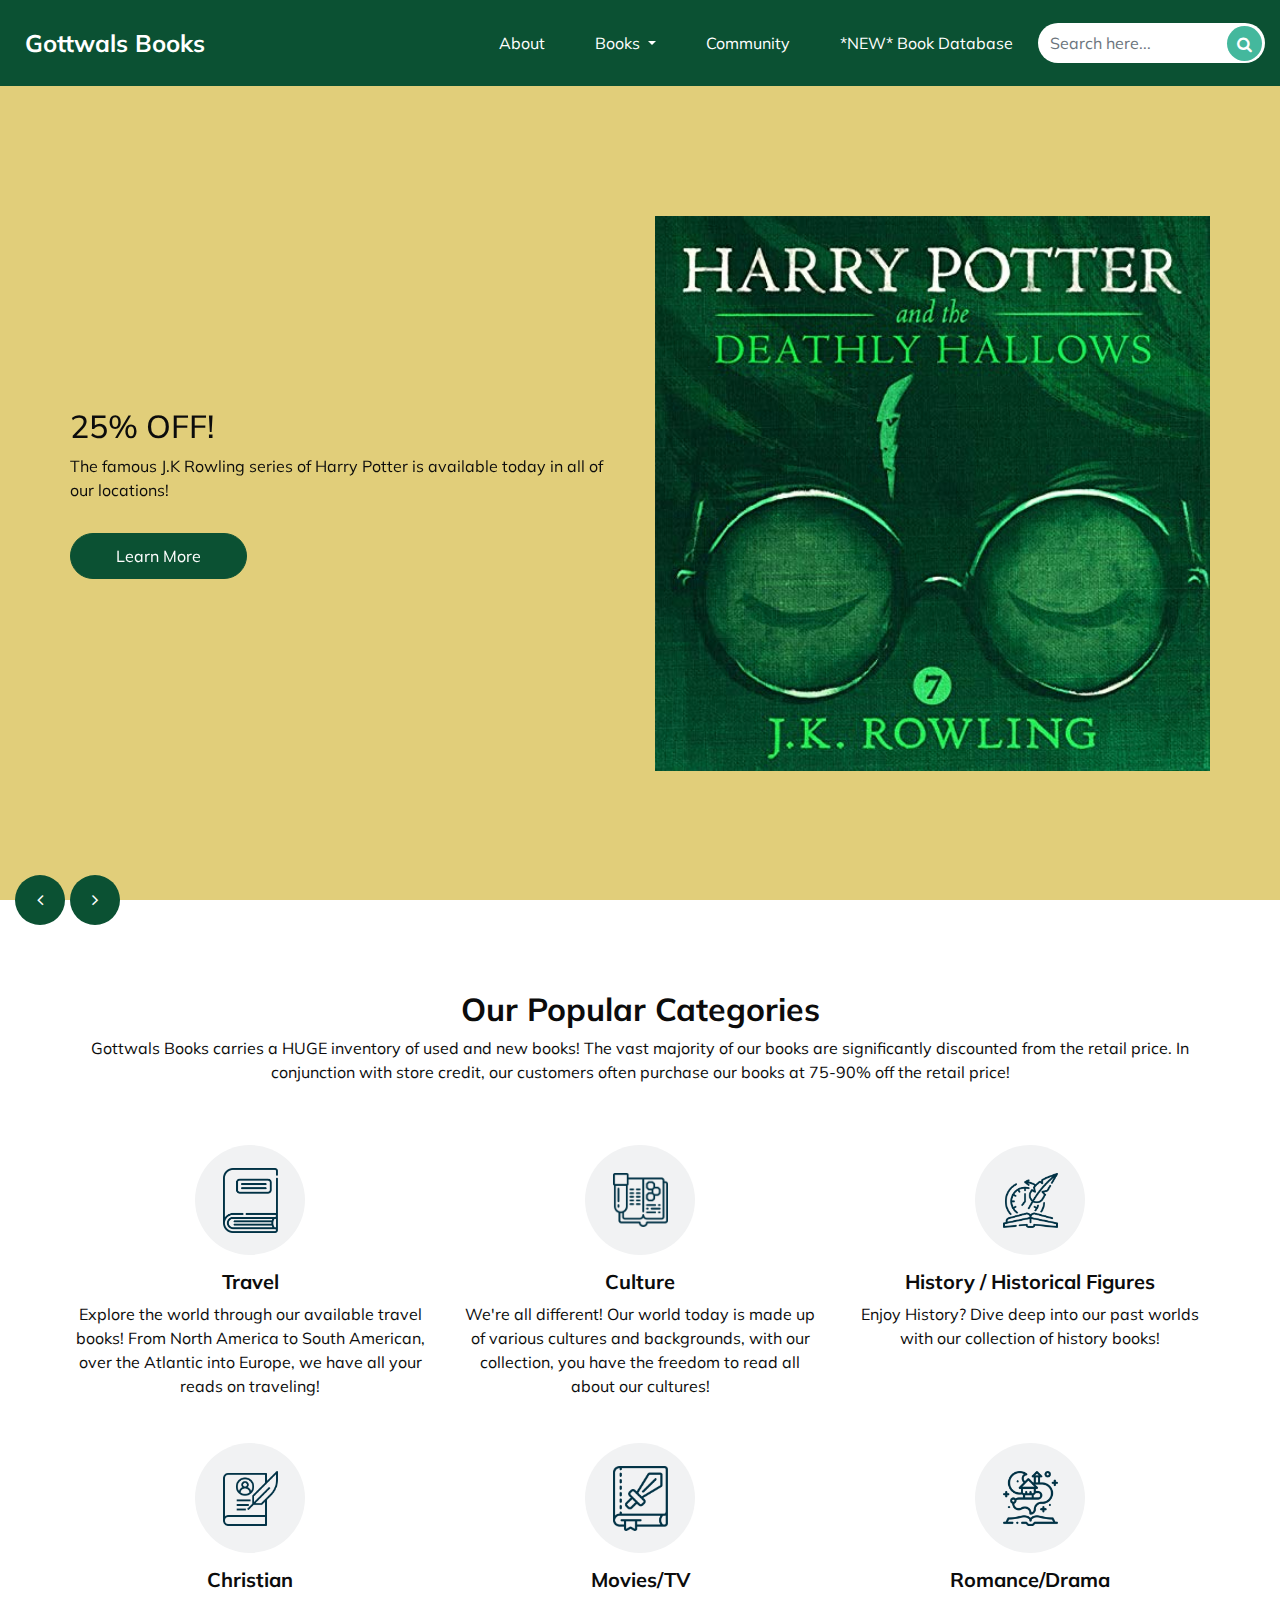
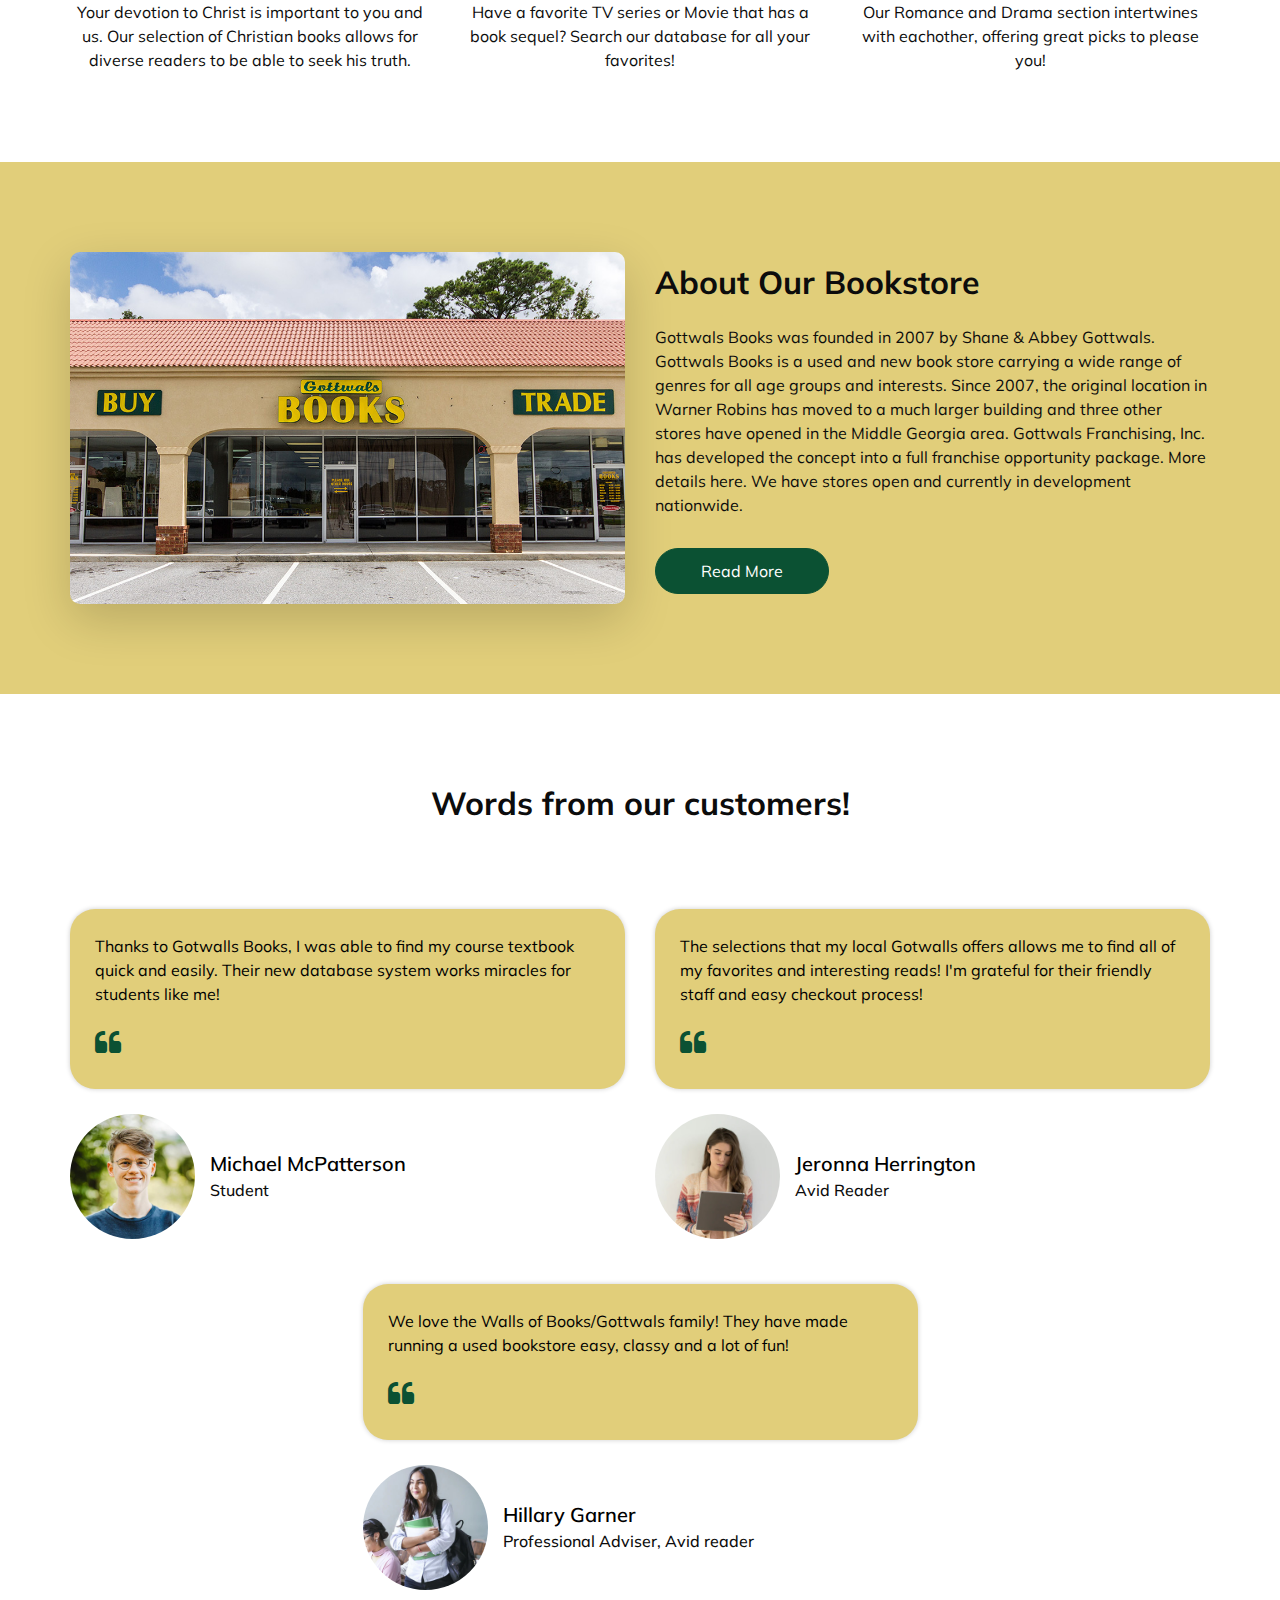
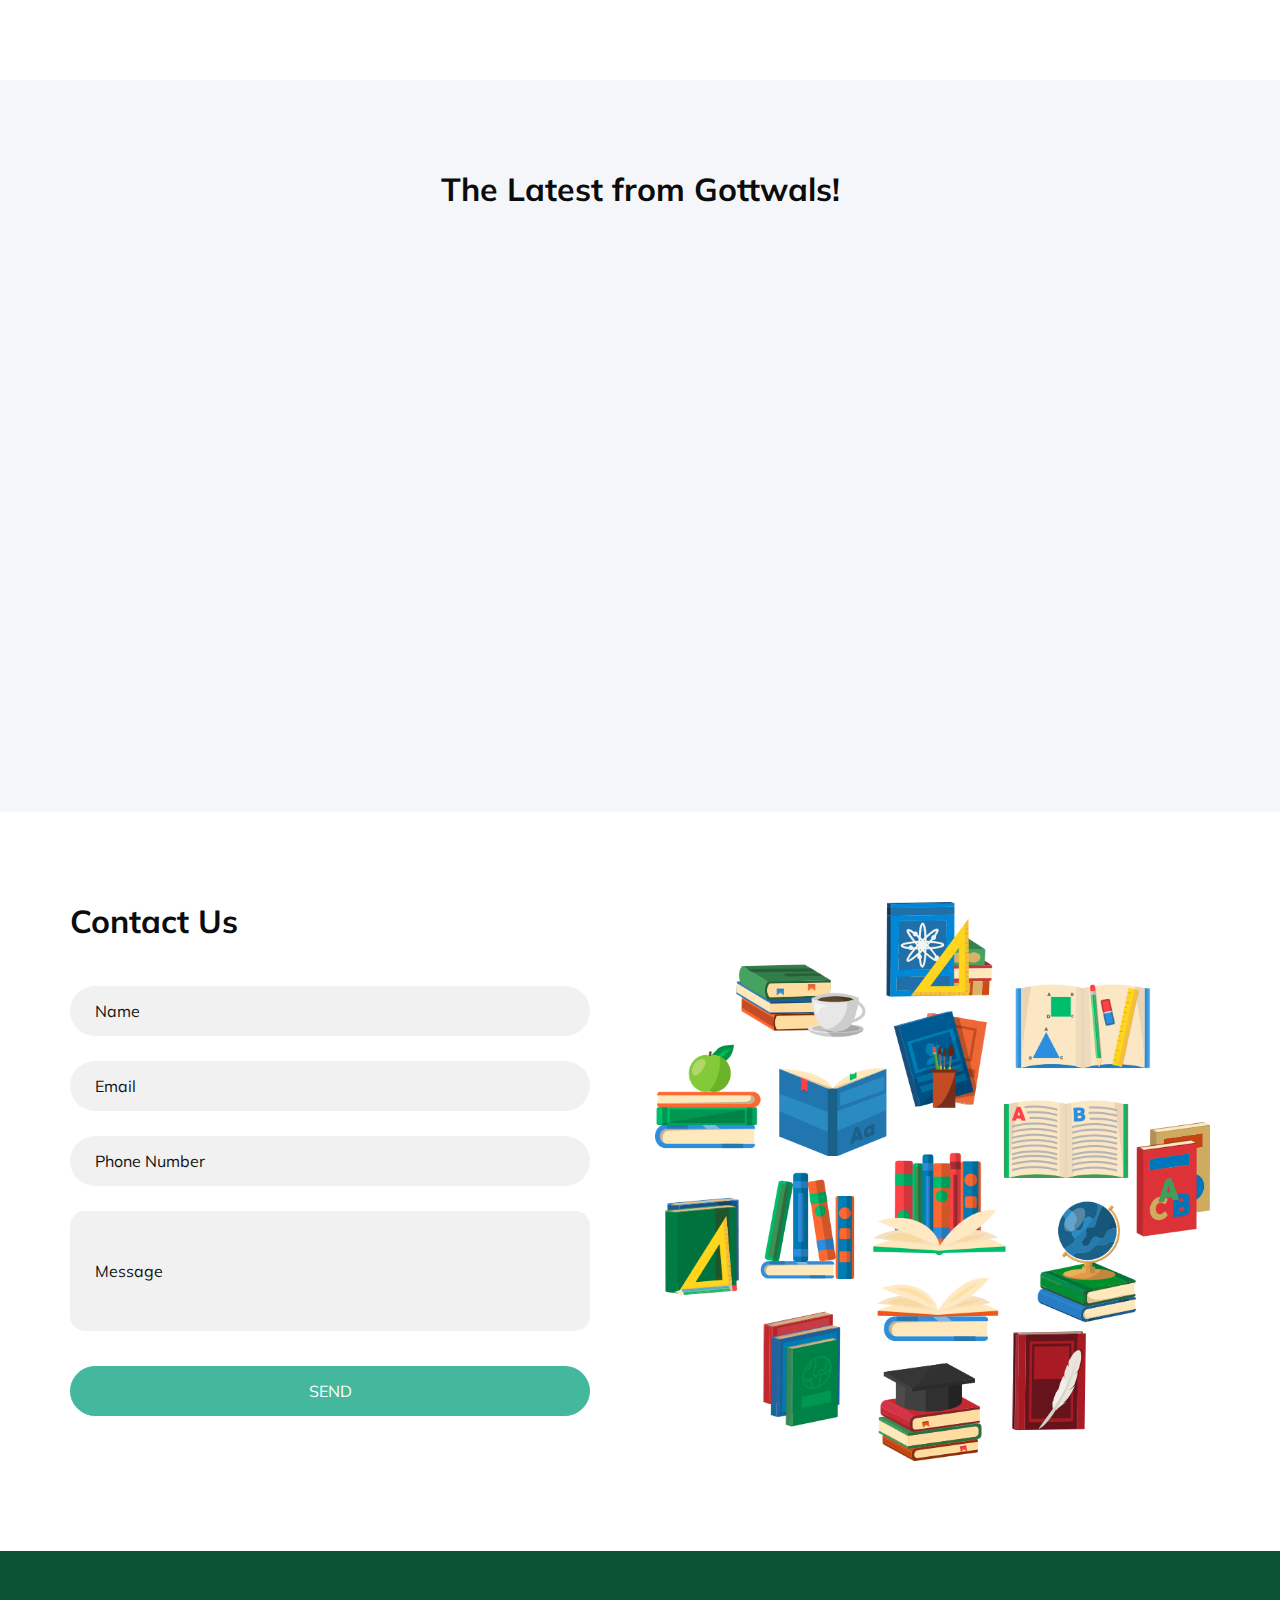
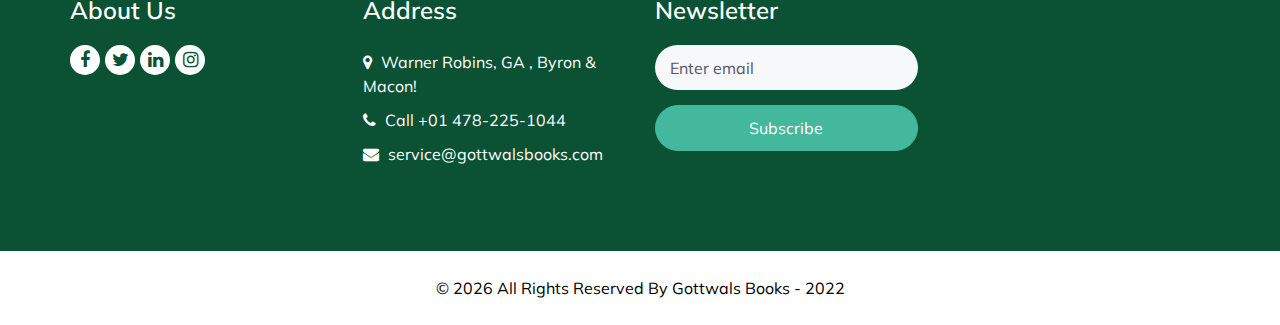
==== index.html @ a09fe773 "Add files via upload" ====
<!DOCTYPE html>
<html>

<head>
  <!-- Basic -->
  <meta charset="utf-8" />
  <meta http-equiv="X-UA-Compatible" content="IE=edge" />
  <!-- Mobile Metas -->
  <meta name="viewport" content="width=device-width, initial-scale=1, shrink-to-fit=no" />
  <!-- Site Metas -->
  <link rel="icon" href="images/favicon.png" type="image/gif" />
  <meta name="keywords" content="" />
  <meta name="description" content="" />
  <meta name="author" content="" />

  <title>Gottwals Books: Home</title>

  <!-- bootstrap core css -->
  <link rel="stylesheet" type="text/css" href="css/bootstrap.css" />
  <!-- font awesome style -->
  <link href="css/font-awesome.min.css" rel="stylesheet" />

  <!-- Custom styles for this template -->
  <link href="css/style.css" rel="stylesheet" />
  <!-- responsive style -->
  <link href="css/responsive.css" rel="stylesheet" />

</head>

<body>

  <div class="hero_area">
    <!-- header section strats -->
    <header class="header_section">
      <div class="container-fluid">
        <!-- Navigation bar -->
        <nav class="navbar navbar-expand-lg custom_nav-container ">
          <a class="navbar-brand" href="index.html">
            <span>
              <div class="zoom">
              Gottwals Books
              </div>  
            </span>
          </a>

          <button class="navbar-toggler" type="button" data-toggle="collapse" data-target="#navbarSupportedContent" aria-controls="navbarSupportedContent" aria-expanded="false" aria-label="Toggle navigation">
            <span class=""> </span>
          </button>
          <!-- Navigation bar -->
          <div class="collapse navbar-collapse" id="navbarSupportedContent">
            <ul class="navbar-nav">
              <li class="nav-item">
                <a class="nav-link" href="about.html"> About</a>
              </li>
              <li class="nav-item dropdown">
                <a class="nav-link dropdown-toggle" data-toggle="dropdown" href="#">Books
                <span class="caret"></span></a>
                  <ul class="dropdown-menu" aria-labelledby="dropdownMenuLink">
                    <li><a class="dropdown-item" href="#">Kids</a></li>
                    <li><a class="dropdown-item" href="https://libro.fm/gottwals" target="_blank">Audio Books</a></li>
                    <li><a class="dropdown-item" href="trade.html">Trade & Sell</a></li>
                  </ul>
              </li>
              <li class="nav-item">
                <a class="nav-link" href="community.html"> Community </a>
              </li>
              <li class="nav-item">
                <a class="nav-link" href="contact.html">*NEW* Book Database</a>
              </li>
            </ul>
            <from class="search_form">
              <input type="text" class="form-control" placeholder="Search here...">
              <button class="" type="submit">
                <i class="fa fa-search" aria-hidden="true"></i>
              </button>
            </from>
          </div>
        </nav>
        <!-- Navigation bar -->
      </div>
    </header>
    <!-- end header section -->
    <!-- slider section -->
    <section class="slider_section ">
      <div id="customCarousel1" class="carousel slide" data-ride="carousel">
        <div class="carousel-inner">
          <div class="carousel-item active">
            <div class="container ">
              <div class="row">
                <div class="col-md-6">
                  <div class="detail-box">
                    <h2>
                      25% OFF!  
                    </h2>
                    <p>
                      The famous J.K Rowling series of Harry Potter is available today in all of our locations!
                    </p>
                    <a href="">
                      Learn More
                    </a>
                  </div>
                </div>
                <div class="col-md-6">
                  <div class="img-box">
                    <img src="images/Deathly Hallows.jpg" alt="">
                  </div>
                </div>
              </div>
            </div>
          </div>
          <div class="carousel-item">
            <div class="container ">
              <div class="row">
                <div class="col-md-6">
                  <div class="detail-box">
                    <h2>
                      10% OFF + Store Credit!
                    </h2>
                    <p>
                      Feeling down? Depressed? Low Energy? Read into Unbreakable by Jay Glazer!
                    </p>
                    <a href="">
                      Learn More
                    </a>
                  </div>
                </div>
                <div class="col-md-6">
                  <div class="img-box">
                    <img src="images/Unbreakable.jpg" alt="">
                  </div>
                </div>
              </div>
            </div>
          </div>
          <div class="carousel-item">
            <div class="container ">
              <div class="row">
                <div class="col-md-6">
                  <div class="detail-box">
                    <h2>
                      Available Now!
                    </h2>
                    <p>
                      For all your financial needs,
                      Read Money: Master The Game! <br>
                      
                    </p>
                    <a href="">
                      Learn More
                    </a>
                  </div>
                </div>
                <div class="col-md-6">
                  <div class="img-box">
                    <img src="images/Money.png" alt="">
                  </div>
                </div>
              </div>
            </div>
          </div>
        </div>
        <div class="carousel_btn_box">
          <a class="carousel-control-prev" href="#customCarousel1" role="button" data-slide="prev">
            <i class="fa fa-angle-left" aria-hidden="true"></i>
            <span class="sr-only">Previous</span>
          </a>
          <a class="carousel-control-next" href="#customCarousel1" role="button" data-slide="next">
            <i class="fa fa-angle-right" aria-hidden="true"></i>
            <span class="sr-only">Next</span>
          </a>
        </div>
      </div>
    </section>
    <!-- end slider section -->
  </div>


  <!-- catagory section -->

  <section class="catagory_section layout_padding">
    <div class="catagory_container">
      <div class="container ">
        <div class="heading_container heading_center">
          <h2>
            Our Popular Categories
          </h2>
          <p>
            Gottwals Books carries a HUGE inventory of used and new books! The vast majority of our books are significantly discounted from the retail price. In conjunction with store credit, our customers often purchase our books at 75-90% off the retail price!
          </p>
        </div>
        <div class="row">
          <div class="col-sm-6 col-md-4 ">
            <div class="box">
              <div class="img-box">
                <img src="images/cat1.png" alt="">
              </div>
              <div class="detail-box">
                <h5>
                  Travel
                </h5>
                <p>
                 Explore the world through our available travel books! From North America to
                 South American, over the Atlantic into Europe, we have all your reads on traveling!                  
                </p>
              </div>
            </div>
          </div>
          <div class="col-sm-6 col-md-4 ">
            <div class="box ">
              <div class="img-box">
                <img src="images/cat2.png" alt="">
              </div>
              <div class="detail-box">
                <h5>
                  Culture
                </h5>
                <p>
                  We're all different!
                  Our world today is made up of various cultures and backgrounds,
                  with our collection, you have the freedom to read all about our cultures!
                </p>
              </div>
            </div>
          </div>
          <div class="col-sm-6 col-md-4 ">
            <div class="box ">
              <div class="img-box">
                <img src="images/cat3.png" alt="">
              </div>
              <div class="detail-box">
                <h5>
                  History / Historical Figures
                </h5>
                <p>
                  Enjoy History? Dive deep into our past worlds 
                  with our collection of history books!
                </p>
              </div>
            </div>
          </div>
          <div class="col-sm-6 col-md-4 ">
            <div class="box ">
              <div class="img-box">
                <img src="images/cat4.png" alt="">
              </div>
              <div class="detail-box">
                <h5>
                  Christian
                </h5>
                <p>
                  Your devotion to Christ is important to you and us.
                  Our selection of Christian books allows for diverse readers 
                  to be able to seek his truth.
                </p>
              </div>
            </div>
          </div>
          <div class="col-sm-6 col-md-4 ">
            <div class="box ">
              <div class="img-box">
                <img src="images/cat5.png" alt="">
              </div>
              <div class="detail-box">
                <h5>
                  Movies/TV
                </h5>
                <p>
                   Have a favorite TV series or Movie that has a book sequel?
                   Search our database for all your favorites!

                </p>
              </div>
            </div>
          </div>
          <div class="col-sm-6 col-md-4 ">
            <div class="box ">
              <div class="img-box">
                <img src="images/cat6.png" alt="">
              </div>
              <div class="detail-box">
                <h5>
                  Romance/Drama
                </h5>
                <p>
                 Our Romance and Drama section intertwines with eachother,
                 offering great picks to please you!

                </p>
              </div>
            </div>
          </div>
        </div>
      </div>
    </div>
  </section>

  <!-- end catagory section -->

  <!-- about section -->

  <section class="about_section layout_padding">
    <div class="container ">
      <div class="row">
        <div class="col-md-6">
          <div class="img-box">
            <img src="images/Storefront.jpg" class="card-img shadow-lg" alt="">
          </div>
        </div>
        <div class="col-md-6">
          <div class="detail-box">
            <div class="heading_container">
              <h2>
                About Our Bookstore
              </h2>
            </div>
            <p>
              Gottwals Books was founded in 2007 by Shane & Abbey Gottwals. Gottwals Books is a used and new book store carrying a wide range of genres for all age groups and interests. Since 2007, the original location in Warner Robins has moved to a much larger building and three other stores have opened in the Middle Georgia area. Gottwals Franchising, Inc. has developed the concept into a full franchise opportunity package. More details here. We have stores open and currently in development nationwide.
            </p>
            <a href="about.html">
              Read More
            </a>
          </div>
        </div>
      </div>
    </div>
  </section>

  <!-- end about section -->

  <!-- client section -->

  <section class="client_section layout_padding">
    <div class="container ">
      <div class="heading_container heading_center">
        <h2>
          Words from our customers!
        </h2>
        <hr>
      </div>
      <div class="row">
        <div class="col-md-6 mx-auto">
          <div class="client_container ">
            <div class="detail-box">
              <p>
                Thanks to Gotwalls Books, I was able to find my course textbook quick and easily. Their new database system works miracles for students like me!
              </p>
              <span>
                <i class="fa fa-quote-left" aria-hidden="true"></i>
              </span>
            </div>
            <div class="client_id">
              <div class="img-box">
                <img src="images/c1.jpg" alt="">
              </div>
              <div class="client_name">
                <h5>
                  Michael McPatterson
                </h5>
                <h6>
                  Student
                </h6>
              </div>
            </div>
          </div>
        </div>
        <div class="col-md-6 mx-auto">
          <div class="client_container ">
            <div class="detail-box">
              <p>
                The selections that my local Gotwalls offers allows me to find all of my favorites and interesting reads! I'm grateful for their friendly staff and easy checkout process!
              </p>
              <span>
                <i class="fa fa-quote-left" aria-hidden="true"></i>
              </span>
            </div>
            <div class="client_id">
              <div class="img-box">
                <img src="images/c2.jpg" alt="">
              </div>
              <div class="client_name">
                <h5>
                  Jeronna Herrington
                </h5>
                <h6>
                  Avid Reader
                </h6>
              </div>
            </div>
          </div>
        </div>
        <div class="col-lg-6 mx-auto">
          <div class="client_container ">
            <div class="detail-box">
              <p>
                We love the Walls of Books/Gottwals family! They have made running a used bookstore easy, classy and a lot of fun!
              </p>
              <span>
                <i class="fa fa-quote-left" aria-hidden="true"></i>
              </span>
            </div>
            <div class="client_id">
              <div class="img-box">
                <img src="images/c3.jpg" alt="">
              </div>
              <div class="client_name">
                <h5>
                  Hillary Garner
                </h5>
                <h6>
                  Professional Adviser, Avid reader
                </h6>
              </div>
            </div>
          </div>
        </div>
      </div>
    </div>
  </section>

  <!-- end client section -->

  <!-- blog section -->

  <section class="blog_section layout_padding">
    <div class="container">
      <div class="heading_container heading_center">
        <h2>
          The Latest from Gottwals!
        </h2>
      </div>
        </div>
        <center><iframe src="https://www.facebook.com/plugins/page.php?href=https%3A%2F%2Fwww.facebook.com%2Fgottwalsbooks%2F&tabs=timeline&width=500&height=500&small_header=false&adapt_container_width=true&hide_cover=false&show_facepile=true&appId" style="border:none;overflow:hidden" scrolling="no" frameborder="0" allowfullscreen="true" allow="autoplay; clipboard-write; encrypted-media; picture-in-picture; web-share"></iframe></center>
  </section>

  <!-- end blog section -->

  <!-- contact section -->

  <section class="contact_section layout_padding">
    <div class="container">
      <div class="row">
        <div class="col-md-6 ">
          <div class="heading_container ">
            <h2 class="">
              Contact Us
            </h2>
          </div>
          <form action="#">
            <div>
              <input type="text" placeholder="Name" />
            </div>
            <div>
              <input type="email" placeholder="Email" />
            </div>
            <div>
              <input type="text" placeholder="Phone Number" />
            </div>
            <div>
              <input type="text" class="message-box" placeholder="Message" />
            </div>
            <div class="btn-box">
              <button>
                SEND
              </button>
            </div>
          </form>
        </div>
        <div class="col-md-6">
          <div class="img-box">
            <img src="images/contact-img.png" alt="">
          </div>
        </div>
      </div>
    </div>
  </section>

  <!-- end contact section -->

  <!-- info section -->

  <section class="info_section layout_padding2">
    <div class="container">
      <div class="row">
        <div class="col-md-6 col-lg-3 info-col">
          <div class="info_detail">
            <h4>
              About Us
            </h4>
            <p>
              
            </p>
            <div class="info_social">
              <a href="https://www.facebook.com/gottwalsbooks/">
                <i class="fa fa-facebook" aria-hidden="true"></i>
              </a>
              <a href="https://twitter.com/GottBooks">
                <i class="fa fa-twitter" aria-hidden="true"></i>
              </a>
              <a href="">
                <i class="fa fa-linkedin" aria-hidden="true"></i>
              </a>
              <a href="https://www.instagram.com/gottwalsbooks/?hl=en">
                <i class="fa fa-instagram" aria-hidden="true"></i>
              </a>
            </div>
          </div>
        </div>
        <div class="col-md-6 col-lg-3 info-col">
          <div class="info_contact">
            <h4>
              Address
            </h4>
            <div class="contact_link_box">
              <a href="https://www.google.com/maps/search/Gottwals+Books/@32.5690185,-83.7495053,11.52z">
                <i class="fa fa-map-marker" aria-hidden="true"></i>
                <span>
                  Warner Robins, GA , Byron & Macon!
                </span>
              </a>
              <a href="">
                <i class="fa fa-phone" aria-hidden="true"></i>
                <span>
                  Call +01 478-225-1044
                </span>
              </a>
              <a href="">
                <i class="fa fa-envelope" aria-hidden="true"></i>
                <span>
                  
                service@gottwalsbooks.com
                </span>
              </a>
            </div>
          </div>
        </div>
        <div class="col-md-6 col-lg-3 info-col">
          <div class="info_contact">
            <h4>
              Newsletter
            </h4>
            <form action="#">
              <input type="text" placeholder="Enter email" />
              <button type="submit">
                Subscribe
              </button>
            </form>
          </div>
        </div>
        <div class="col-md-6 col-lg-3 info-col">
          <div class="map_container">
            <div class="map">
              <div id="googleMap"></div>
            </div>
            <iframe src="https://www.google.com/maps/embed?pb=!1m16!1m12!1m3!1d149980.81291749844!2d-83.74950534823444!3d32.56901847072669!2m3!1f0!2f0!3f0!3m2!1i1024!2i768!4f13.1!2m1!1sGottwals%20Books!5e0!3m2!1sen!2sus!4v1646166553214!5m2!1sen!2sus" width="600" height="450" style="border:0;" allowfullscreen="" loading="lazy"></iframe>
          </div>
        </div>
      </div>
    </div>
  </section>

  <!-- end info section -->

  <!-- footer section -->
  <footer class="footer_section">
    <div class="container">
      <p>
        &copy; <span id="displayYear"></span> All Rights Reserved By
        <a href="https://html.design/">Gottwals Books - 2022</a>
      </p>
    </div>
  </footer>
  <!-- footer section -->

  <!-- jQery -->
  <script src="js/jquery-3.4.1.min.js"></script>
  <!-- bootstrap js -->
  <script src="js/bootstrap.js"></script>
  <!-- custom js -->
  <script src="js/custom.js"></script>
  <!-- Google Map -->
  <!-- End Google Map -->

</body>

</html>
---- css/style.css ----
@import url("https://fonts.googleapis.com/css2?family=Mulish:wght@400;500;600;700&display=swap");
body {
  font-family: 'Mulish', sans-serif;
  color: #0c0c0c;
  background-color: #ffffff;
  overflow-x: hidden;
}
.layout_padding {
  padding: 90px 0;
}

.layout_padding2 {
  padding: 75px 0;
}

.layout_padding2-top {
  padding-top: 75px;
}

.layout_padding2-bottom {
  padding-bottom: 75px;
}

.layout_padding-top {
  padding-top: 90px;
}

.layout_padding-bottom {
  padding-bottom: 90px;
}

.heading_container {
  display: -webkit-box;
  display: -ms-flexbox;
  display: flex;
  -webkit-box-orient: vertical;
  -webkit-box-direction: normal;
      -ms-flex-direction: column;
          flex-direction: column;
  -webkit-box-align: start;
      -ms-flex-align: start;
          align-items: flex-start;
}

.heading_container h2 {
  position: relative;
  font-weight: bold;
}

.heading_container h2 span {
  color: #44b89d;
}

.heading_container.heading_center {
  -webkit-box-align: center;
      -ms-flex-align: center;
          align-items: center;
  text-align: center;
}

a,
a:hover,
a:focus {
  text-decoration: none;
}

a:hover,
a:focus {
  color: initial;
}

.btn,
.btn:focus {
  outline: none !important;
  -webkit-box-shadow: none;
          box-shadow: none;
}

/*header section*/

.zoom {
  padding: 10px;
  transition: transform .3s; /* Animation */
  margin: 0 auto;
}

.zoom:hover {
  transform: scale(0.9); /* (150% zoom - Note: if the zoom is too large, it will go outside of the viewport) */
  color: #e1ce7a;
}

.hero_area {
  position: relative;
  min-height: 100vh;
  display: -webkit-box;
  display: -ms-flexbox;
  display: flex;
  -webkit-box-orient: vertical;
  -webkit-box-direction: normal;
      -ms-flex-direction: column;
          flex-direction: column;
}

.sub_page .hero_area {
  min-height: auto;
}

.header_section {
  background-color: #0B5133;
  padding: 15px 0;
}

.top_nav_container {
  display: -webkit-box;
  display: -ms-flexbox;
  display: flex;
  -webkit-box-pack: justify;
      -ms-flex-pack: justify;
          justify-content: space-between;
  -webkit-box-align: center;
      -ms-flex-align: center;
          align-items: center;
}

.search_form {
  display: -webkit-box;
  display: -ms-flexbox;
  display: flex;
  margin: 0;
  position: relative;
}

.search_form .form-control {
  border-radius: 45px;
  height: 40px;
  min-width: unset;
  border: none;
}

.search_form button {
  position: absolute;
  top: 3px;
  right: 3px;
  width: 35px;
  height: 35px;
  padding: 0;
  border: none;
  outline: none;
  color: #ffffff;
  background-color: #44b89d;
  border-radius: 100%;
}

.navbar-brand {
  padding: 0;
  margin: 0;
  color: #000000;
  font-size: 24px;
  font-weight: bold;
}

.navbar-brand span {
  color: #ffffff;
}

.custom_nav-container {
  padding: 0;
}

.custom_nav-container .navbar-nav {
  margin-left: auto;
}

.custom_nav-container .navbar-nav .nav-item .nav-link {
  padding: 10px 25px;
  color: #ffffff;
  text-align: center;
}

.custom_nav-container .navbar-nav .nav-item .nav-link:hover{
  color: #e1ce7a;
  background-color:  #0B5133;
}

.custom_nav-container .navbar-toggler {
  outline: none;
}

.custom_nav-container .navbar-toggler {
  padding: 0;
  width: 37px;
  height: 42px;
  -webkit-transition: all 0.3s;
  transition: all 0.3s;
}

.custom_nav-container .navbar-toggler span {
  display: block;
  width: 35px;
  height: 4px;
  background-color: #ffffff;
  margin: 7px 0;
  -webkit-transition: all 0.3s;
  transition: all 0.3s;
  position: relative;
  border-radius: 5px;
  transition: all 0.3s;
}

.custom_nav-container .navbar-toggler span::before, .custom_nav-container .navbar-toggler span::after {
  content: "";
  position: absolute;
  left: 0;
  height: 100%;
  width: 100%;
  background-color: #ffffff;
  top: -10px;
  border-radius: 5px;
  -webkit-transition: all 0.3s;
  transition: all 0.3s;
}

.custom_nav-container .navbar-toggler span::after {
  top: 10px;
}

.custom_nav-container .navbar-toggler[aria-expanded="true"] {
  -webkit-transform: rotate(360deg);
          transform: rotate(360deg);
}

.custom_nav-container .navbar-toggler[aria-expanded="true"] span {
  -webkit-transform: rotate(45deg);
          transform: rotate(45deg);
}

.custom_nav-container .navbar-toggler[aria-expanded="true"] span::before, .custom_nav-container .navbar-toggler[aria-expanded="true"] span::after {
  -webkit-transform: rotate(90deg);
          transform: rotate(90deg);
  top: 0;
}

/*end header section*/
/* slider section */
.slider_section {
  -webkit-box-flex: 1;
      -ms-flex: 1;
          flex: 1;
  display: -webkit-box;
  display: -ms-flexbox;
  display: flex;
  -webkit-box-align: center;
      -ms-flex-align: center;
          align-items: center;
  padding: 75px 0;
  background-color: #e1ce7a;
  position: relative;
}

.slider_section .row {
  -webkit-box-align: center;
      -ms-flex-align: center;
          align-items: center;
}

.slider_section #customCarousel1 {
  width: 100%;
  position: unset;
}

.slider_section .detail-box h5 {
  color: #0B5133;
}

.slider_section .detail-box h1 {
  font-weight: bold;
  margin-bottom: 25px;
  line-height: 58px;
  font-size: 3rem;
}

.slider_section .detail-box a {
  display: inline-block;
  padding: 10px 45px;
  background-color: #0B5133;
  color: #ffffff;
  border-radius: 45px;
  border: 1px solid #0B5133;
  -webkit-transition: all 0.3s;
  transition: all 0.3s;
  margin-top: 15px;
}

.slider_section .detail-box a:hover {
  background-color: transparent;
  color: #0B5133;
}

.slider_section .img-box img {
  width: 100%;
}

.slider_section .carousel_btn_box {
  position: absolute;
  bottom: 0;
  left: 15px;
  display: -webkit-box;
  display: -ms-flexbox;
  display: flex;
  -webkit-box-pack: justify;
      -ms-flex-pack: justify;
          justify-content: space-between;
  width: 105px;
  height: 50px;
  -webkit-transform: translateY(50%);
          transform: translateY(50%);
  z-index: 3;
}

.slider_section .carousel_btn_box .carousel-control-prev,
.slider_section .carousel_btn_box .carousel-control-next {
  position: unset;
  width: 50px;
  height: 50px;
  background-color: #0B5133;
  opacity: 1;
  -webkit-transition: all 0.2s;
  transition: all 0.2s;
  font-size: 18px;
  border-radius: 100%;
}

.slider_section .carousel_btn_box .carousel-control-prev img,
.slider_section .carousel_btn_box .carousel-control-next img {
  width: 10px;
}

.slider_section .carousel_btn_box .carousel-control-prev:hover,
.slider_section .carousel_btn_box .carousel-control-next:hover {
  background-color: #3B6A49;
}


.catagory_section {
  position: relative;
}

.catagory_section .box {
  display: -webkit-box;
  display: -ms-flexbox;
  display: flex;
  -webkit-box-orient: vertical;
  -webkit-box-direction: normal;
      -ms-flex-direction: column;
          flex-direction: column;
  -webkit-box-align: center;
      -ms-flex-align: center;
          align-items: center;
  text-align: center;
  margin-top: 45px;
  background-color: #ffffff;
  -webkit-transition: all .2s;
  transition: all .2s;
}

.catagory_section .box .img-box {
  width: 110px;
  min-width: 110px;
  height: 110px;
  margin-bottom: 15px;
  position: relative;
  display: -webkit-box;
  display: -ms-flexbox;
  display: flex;
  -webkit-box-pack: center;
      -ms-flex-pack: center;
          justify-content: center;
  -webkit-box-align: center;
      -ms-flex-align: center;
          align-items: center;
  background: #f1f2f3;
  border-radius: 100%;
  transition: 0.3s;
}

.catagory_section .box .img-box:hover {
  background-color: #e1ce7a;
  transition: 0.3s;
}

.catagory_section .box .img-box img {
  width: 55px;
  color: #ffffff;
  
  
}

.catagory_section .box .detail-box h5 {
  font-weight: bold;
}

.catagory_section .box .detail-box p {
  margin: 0;
}

.catagory_section .box .detail-box a {
  color: #44b89d;
}

.catagory_section .box .detail-box a:hover {
  color: #44b89d;
}

.catagory_section .box:hover {
  border-color: #44b89d;
}

.catagory_section .btn-box {
  display: -webkit-box;
  display: -ms-flexbox;
  display: flex;
  -webkit-box-pack: center;
      -ms-flex-pack: center;
          justify-content: center;
  margin-top: 45px;
}

.catagory_section .btn-box a {
  display: inline-block;
  padding: 10px 45px;
  background-color: #44b89d;
  color: #ffffff;
  border-radius: 5px;
  border: 1px solid #44b89d;
  -webkit-transition: all 0.3s;
  transition: all 0.3s;
}

.catagory_section .btn-box a:hover {
  background-color: transparent;
  color: #44b89d;
}

.about_section {
  position: relative;
  background-color: #e1ce7a;
}

.about_section .row {
  -webkit-box-align: center;
      -ms-flex-align: center;
          align-items: center;
}

.about_section .img-box img {
  width: 100%;
}

.about_section .detail-box p {
  margin-top: 15px;
}

.about_section .detail-box a {
  display: inline-block;
  padding: 10px 45px;
  background-color: #0B5133;
  color: #ffffff;
  border-radius: 45px;
  border: 1px solid #0B5133;
  -webkit-transition: all 0.3s;
  transition: all 0.3s;
  margin-top: 15px;
}

.about_section .detail-box a:hover {
  background-color: transparent;
  color: #0B5133;
}

.client_section .client_container {
  display: -webkit-box;
  display: -ms-flexbox;
  display: flex;
  -webkit-box-orient: vertical;
  -webkit-box-direction: normal;
      -ms-flex-direction: column;
          flex-direction: column;
  margin: auto;
  margin-top: 45px;
}

.client_section .client_container .client_id {
  display: -webkit-box;
  display: -ms-flexbox;
  display: flex;
  -webkit-box-align: center;
      -ms-flex-align: center;
          align-items: center;
}

.client_section .client_container .client_id h5 {
  color: #000000;
  font-weight: 600;
  margin-bottom: 5px;
}

.client_section .client_container .client_id h6 {
  margin-bottom: 0;
}

.client_section .client_container .img-box {
  width: 125px;
  margin-right: 15px;
}

.client_section .client_container .img-box img {
  width: 100%;
  border-radius: 100%;
}

.client_section .client_container .detail-box {
  -webkit-box-shadow: 0 0 5px 0 rgba(0, 0, 0, 0.2);
          box-shadow: 0 0 5px 0 rgba(0, 0, 0, 0.2);
  padding: 25px;
  margin-bottom: 25px;
  border-radius: 25px;
  background: #e1ce7a;
  color: #000000;
}

.client_section .client_container .detail-box span {
  margin-top: 25px;
  color: #0B5133;
  font-size: 28px;
}

.blog_section {
  background-color: #f5f6f9;
}

iframe{
width:500px;
height: 500px;
margin-left: auto;
margin-right:auto;

}

.blog_section .box {
  margin-top: 55px;
  position: center;
  -webkit-box-shadow: 0 0 5px 0 rgba(0, 0, 0, 0.15);
          box-shadow: 0 0 5px 0 rgba(0, 0, 0, 0.15);
}

.blog_section .box .img-box {
  position: center;
}

.blog_section .box .img-box .blog_date {
  position: absolute;
  left: 25px;
  bottom: 0;
  padding: 10px 25px;
  font-size: 18px;
  background-color: #063547;
  margin: 0;
  display: -webkit-box;
  display: -ms-flexbox;
  display: flex;
  -webkit-box-pack: center;
      -ms-flex-pack: center;
          justify-content: center;
  -webkit-box-align: center;
      -ms-flex-align: center;
          align-items: center;
  text-align: center;
  border: 3px solid #ffffff;
  color: #ffffff;
  border-radius: 45px;
  -webkit-transform: translateY(50%);
          transform: translateY(50%);
}

.blog_section .box .img-box img {
  width: 100%;
}

.blog_section .box .detail-box {
  padding: 45px 25px 25px 25px;
  background: #ffffff;
}

.blog_section .box .detail-box h5 {
  font-weight: bold;
}

.blog_section .box .detail-box p {
  font-size: 15px;
}

.blog_section .box .detail-box a {
  color: #44b89d;
}

.contact_section h2 {
  margin-bottom: 45px;
}

.contact_section form {
  padding-right: 35px;
}

.contact_section input {
  width: 100%;
  border: 0;
  height: 50px;
  border-radius: 25px;
  margin-bottom: 25px;
  padding-left: 25px;
  outline: none;
  color: #101010;
  background: #f1f1f1;
}

.contact_section input::-webkit-input-placeholder {
  color: #131313;
}

.contact_section input:-ms-input-placeholder {
  color: #131313;
}

.contact_section input::-ms-input-placeholder {
  color: #131313;
}

.contact_section input::placeholder {
  color: #131313;
}

.contact_section input.message-box {
  height: 120px;
  border-radius: 15px;
}

.contact_section .btn-box {
  display: -webkit-box;
  display: -ms-flexbox;
  display: flex;
  margin-top: 10px;
}

.contact_section button {
  display: inline-block;
  padding: 12px 45px;
  background-color: #44b89d;
  color: #ffffff;
  border-radius: 45px;
  border: 1px solid #44b89d;
  -webkit-transition: all 0.3s;
  transition: all 0.3s;
  width: 100%;
}

.contact_section button:hover {
  background-color: transparent;
  color: #44b89d;
}

.contact_section .img-box img {
  width: 100%;
}

.info_section {
  background-color: #0B5133;
  color: #ffffff;
  padding: 45px 0 15px 0;
}

.info_section h4 {
  font-weight: 600;
  margin-bottom: 20px;
}

.info_section .info-col {
  margin-bottom: 30px;
}

.info_section .info_contact .contact_link_box {
  display: -webkit-box;
  display: -ms-flexbox;
  display: flex;
  -webkit-box-orient: vertical;
  -webkit-box-direction: normal;
      -ms-flex-direction: column;
          flex-direction: column;
}

.info_section .info_contact .contact_link_box a {
  margin: 5px 0;
  color: #ffffff;
}

.info_section .info_contact .contact_link_box a i {
  margin-right: 5px;
}

.info_section .info_contact .contact_link_box a:hover {
  color: #44b89d;
}

.info_section .info_social {
  display: -webkit-box;
  display: -ms-flexbox;
  display: flex;
  margin-top: 20px;
  margin-bottom: 10px;
}

.info_section .info_social a {
  display: -webkit-box;
  display: -ms-flexbox;
  display: flex;
  -webkit-box-pack: center;
      -ms-flex-pack: center;
          justify-content: center;
  -webkit-box-align: center;
      -ms-flex-align: center;
          align-items: center;
  color: #0B5133;
  width: 30px;
  height: 30px;
  border-radius: 100%;
  background-color: #ffffff;
  border-radius: 100%;
  margin-right: 5px;
  font-size: 18px;
}

.info_section .info_social a:hover {
  color: #44b89d;
}

.info_section form input {
  border: none;
  padding: 10px 15px;
  background-color: #f7f8f9;
  width: 100%;
  height: 45px;
  color: #000000;
  outline: none;
  border-radius: 45px;
}

.info_section form input::-webkit-input-placeholder {
  color: #556;
}

.info_section form input:-ms-input-placeholder {
  color: #556;
}

.info_section form input::-ms-input-placeholder {
  color: #556;
}

.info_section form input::placeholder {
  color: #556;
}

.info_section form button {
  width: 100%;
  text-align: center;
  display: inline-block;
  padding: 10px 55px;
  background-color: #44b89d;
  color: #ffffff;
  border-radius: 45px;
  border: 1px solid #44b89d;
  -webkit-transition: all 0.3s;
  transition: all 0.3s;
  margin-top: 15px;
}

.info_section form button:hover {
  background-color: transparent;
  color: #44b89d;
}

.info_section .map_container {
  width: 100%;
  height: 210px;
  overflow: hidden;
  display: -webkit-box;
  display: -ms-flexbox;
  display: flex;
  -webkit-box-align: stretch;
      -ms-flex-align: stretch;
          align-items: stretch;
}

.info_section .map_container .map {
  height: 100%;
  -webkit-box-flex: 1;
      -ms-flex: 1;
          flex: 1;
}

.info_section .map_container .map #googleMap {
  height: 100%;
}

/* footer section*/
.footer_section {
  position: relative;
  background-color: #ffffff;
  text-align: center;
}

.footer_section p {
  color: black;
  padding: 25px 0;
  margin: 0;
}

.footer_section p a {
  color: black;
}
/*# sourceMappingURL=style.css.map */
---- css/responsive.css ----
@media (max-width: 1200px) {}

@media (max-width: 1120px) {}

@media (max-width: 992px) {
  .hero_area {
    min-height: auto;
  }

  .slider_section .detail-box {
    margin-bottom: 45px;
  }

  .navbar-collapse {
    padding: 30px 0;
  }

  .search_form {
    margin: 0;
    justify-content: center;
    margin-top: 15px;
  }

  .contact_section form {
    padding-right: 0;
  }
}

@media (max-width: 768px) {

  .about_section .detail-box,
  .contact_section .img-box {
    margin-top: 45px;
  }

}

@media (max-width: 576px) {}

@media (max-width: 480px) {}

@media (max-width: 420px) {
  .slider_section .detail-box h1 {
    font-size: 2.5rem;
  }
}

@media (max-width: 376px) {}

@media (min-width: 1200px) {
  .container {
    max-width: 1170px;
  }
}
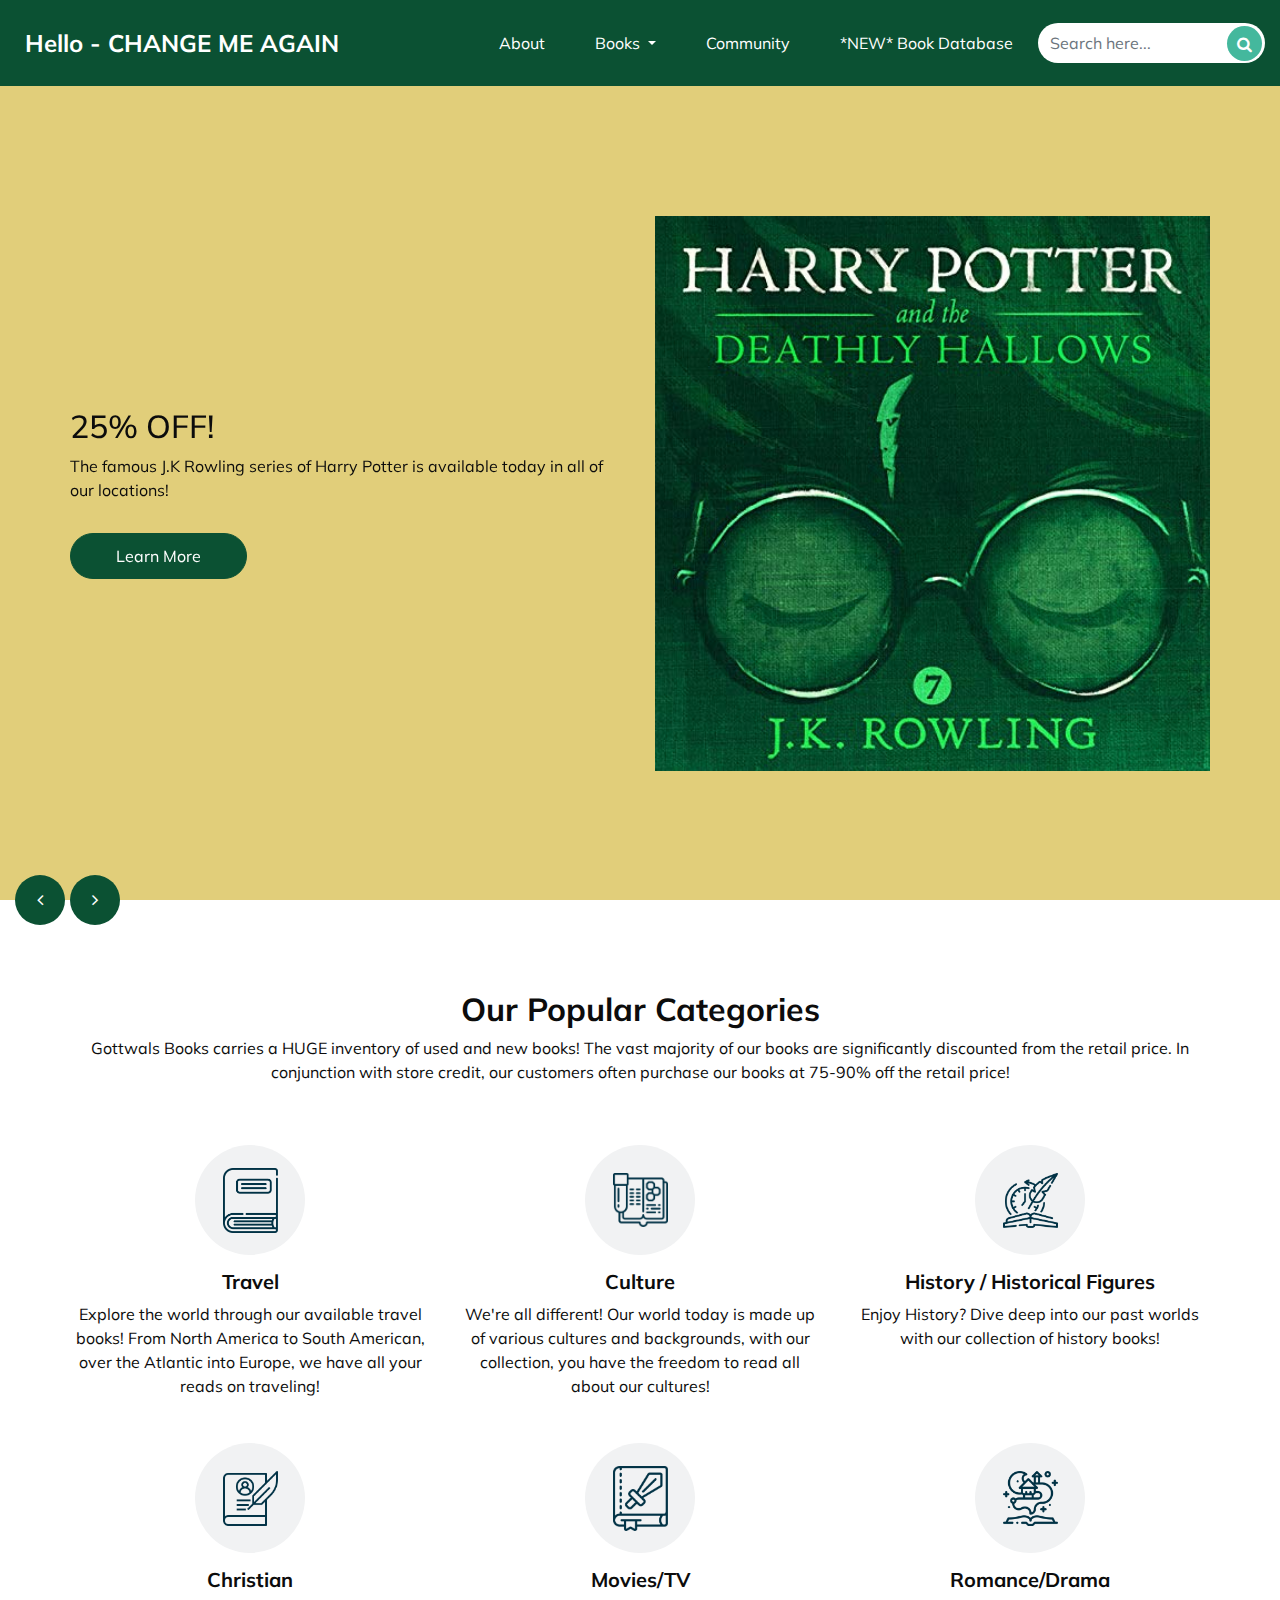
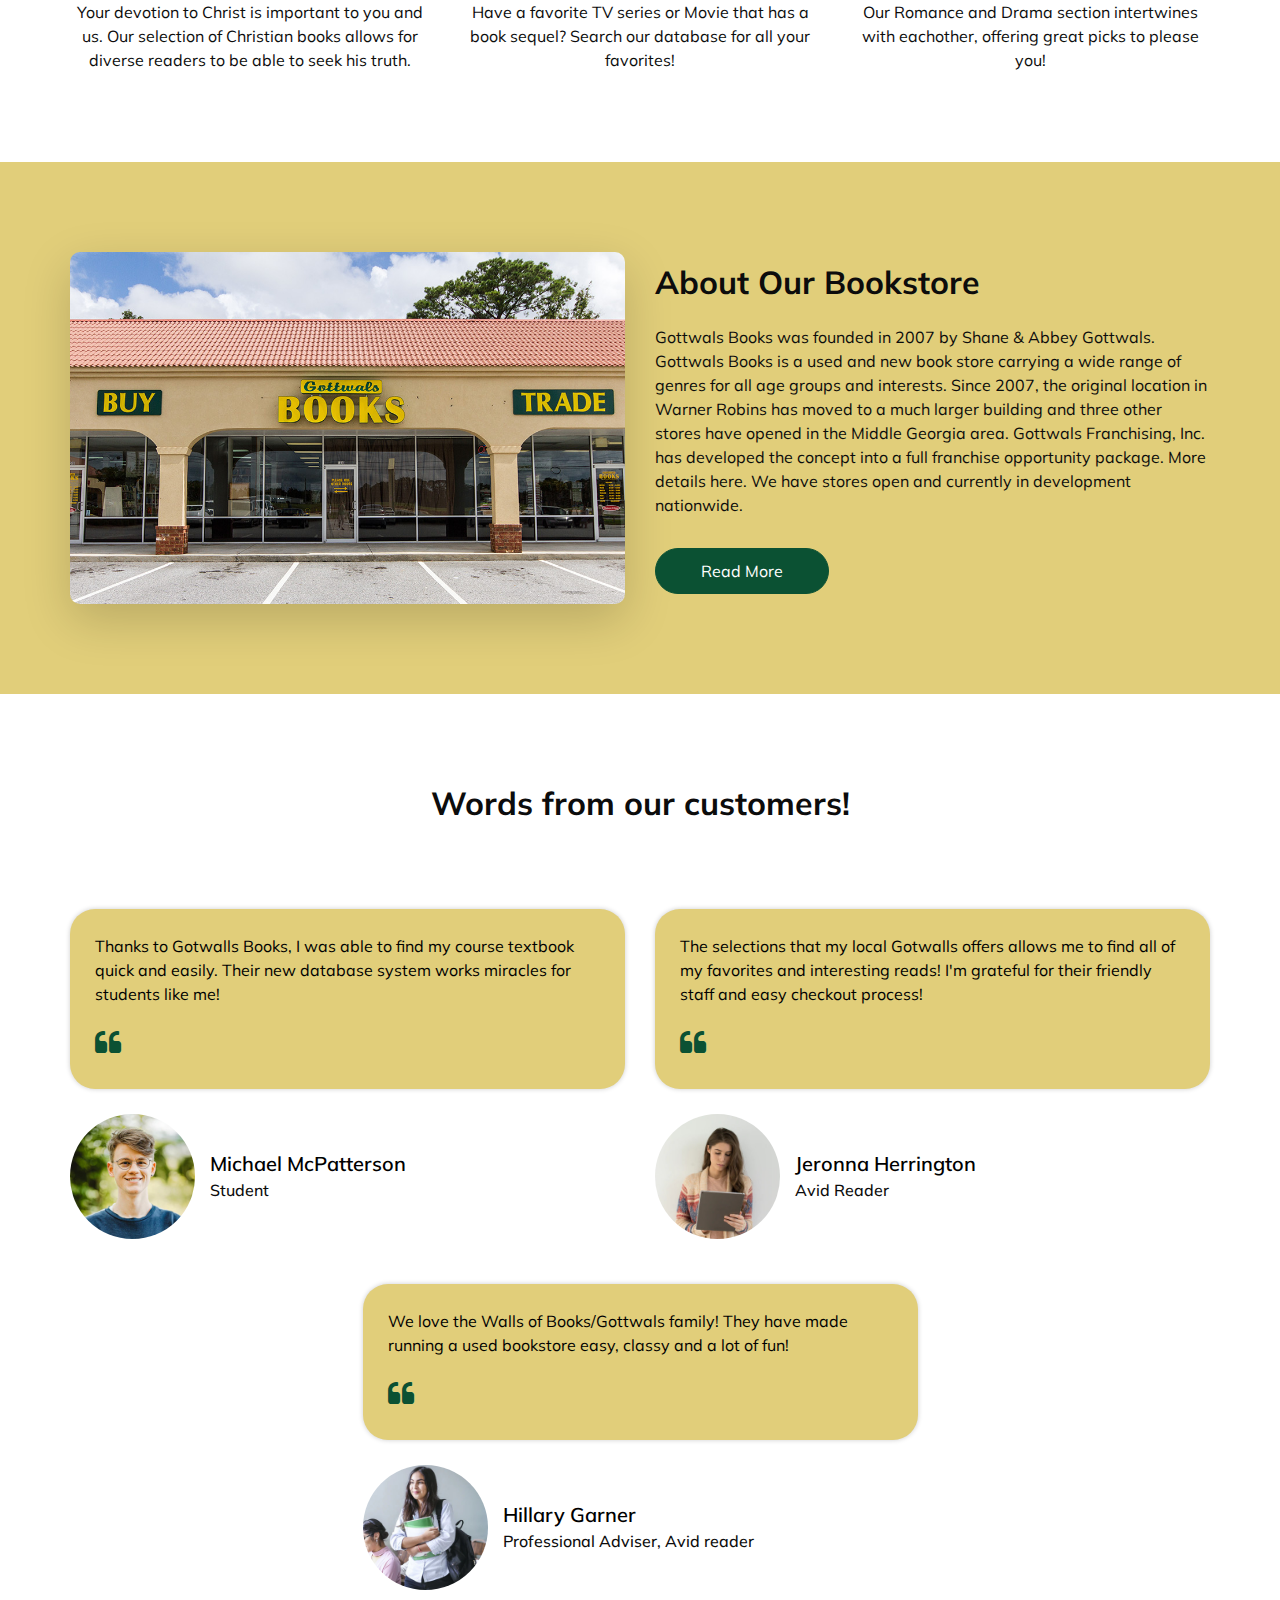
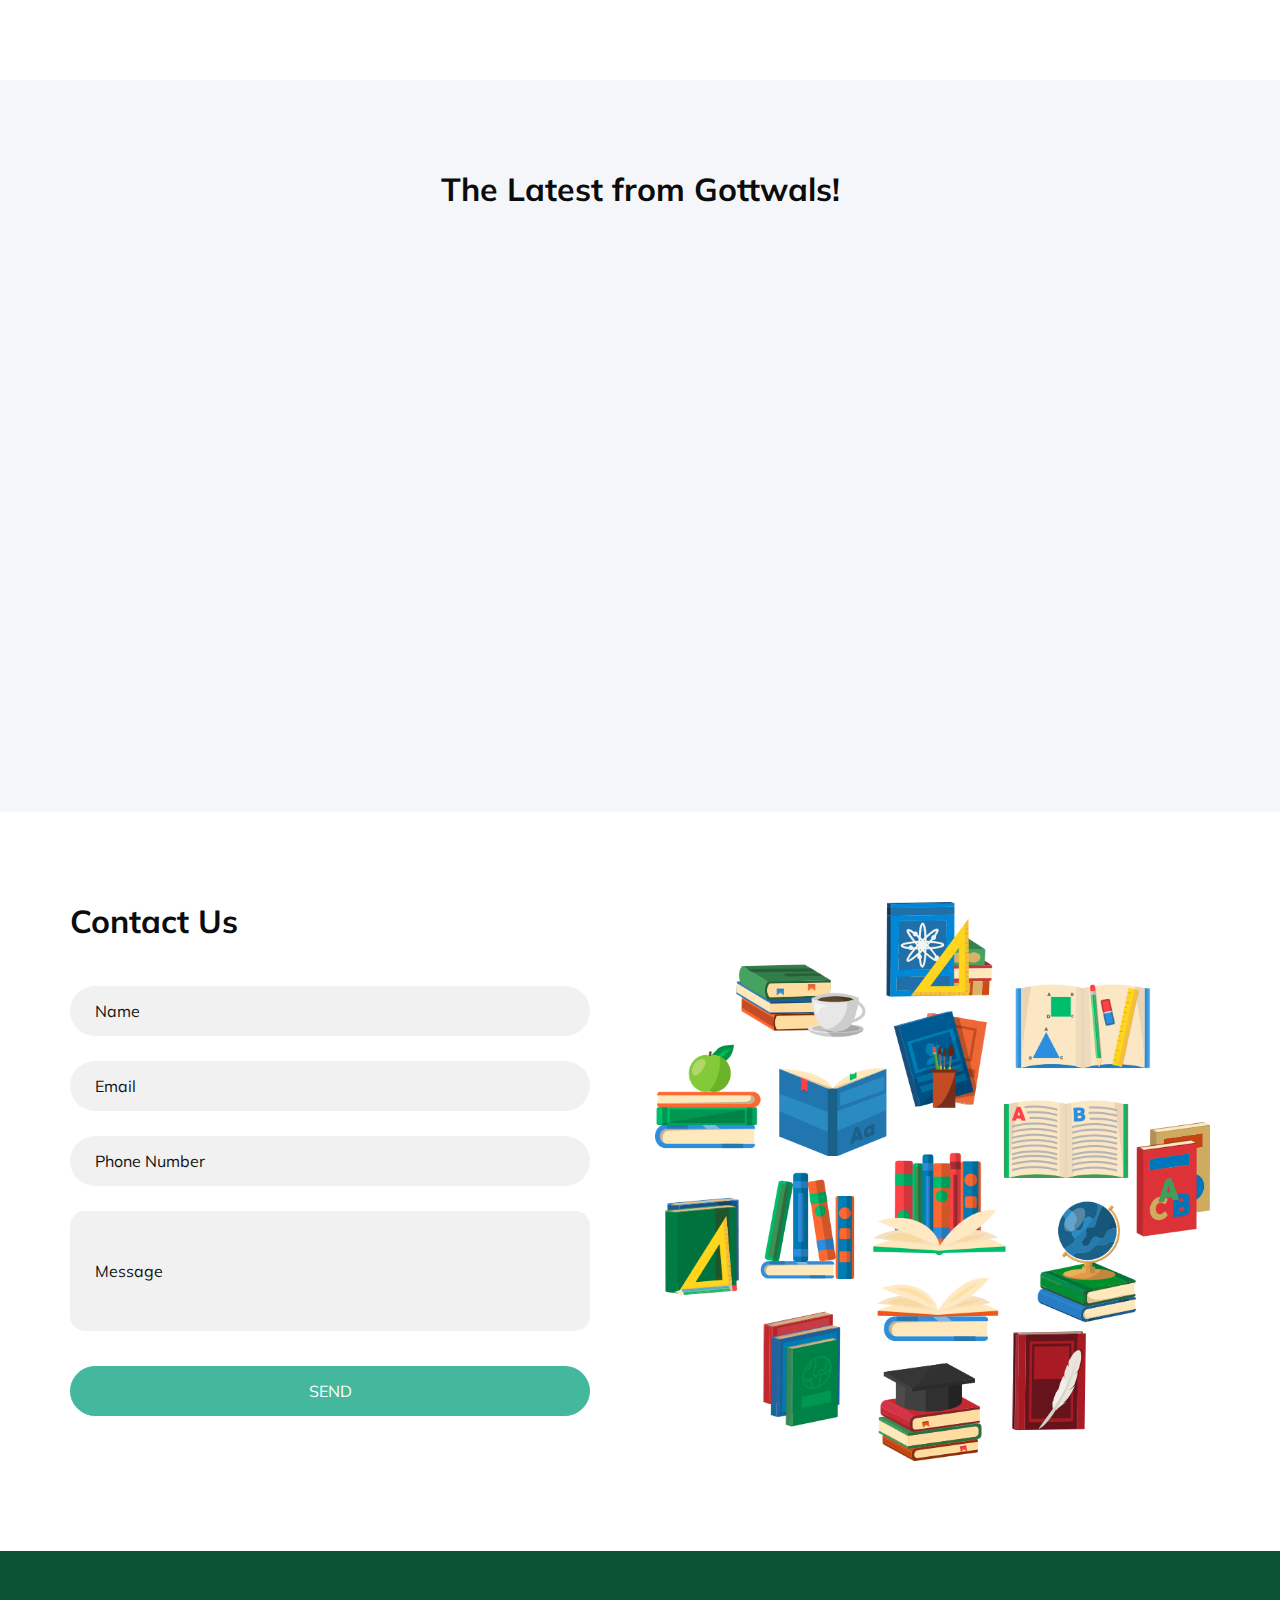
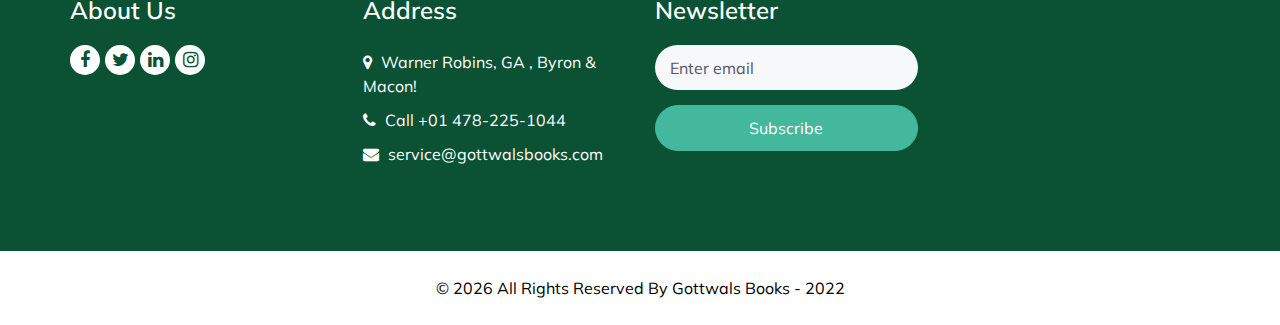
==== commit 6845b7d4: "Update index.html" ====
--- a/index.html
+++ b/index.html
@@ -38,7 +38,7 @@
           <a class="navbar-brand" href="index.html">
             <span>
               <div class="zoom">
-              Gottwals Books
+              Hello  - CHANGE ME AGAIN
               </div>  
             </span>
           </a>
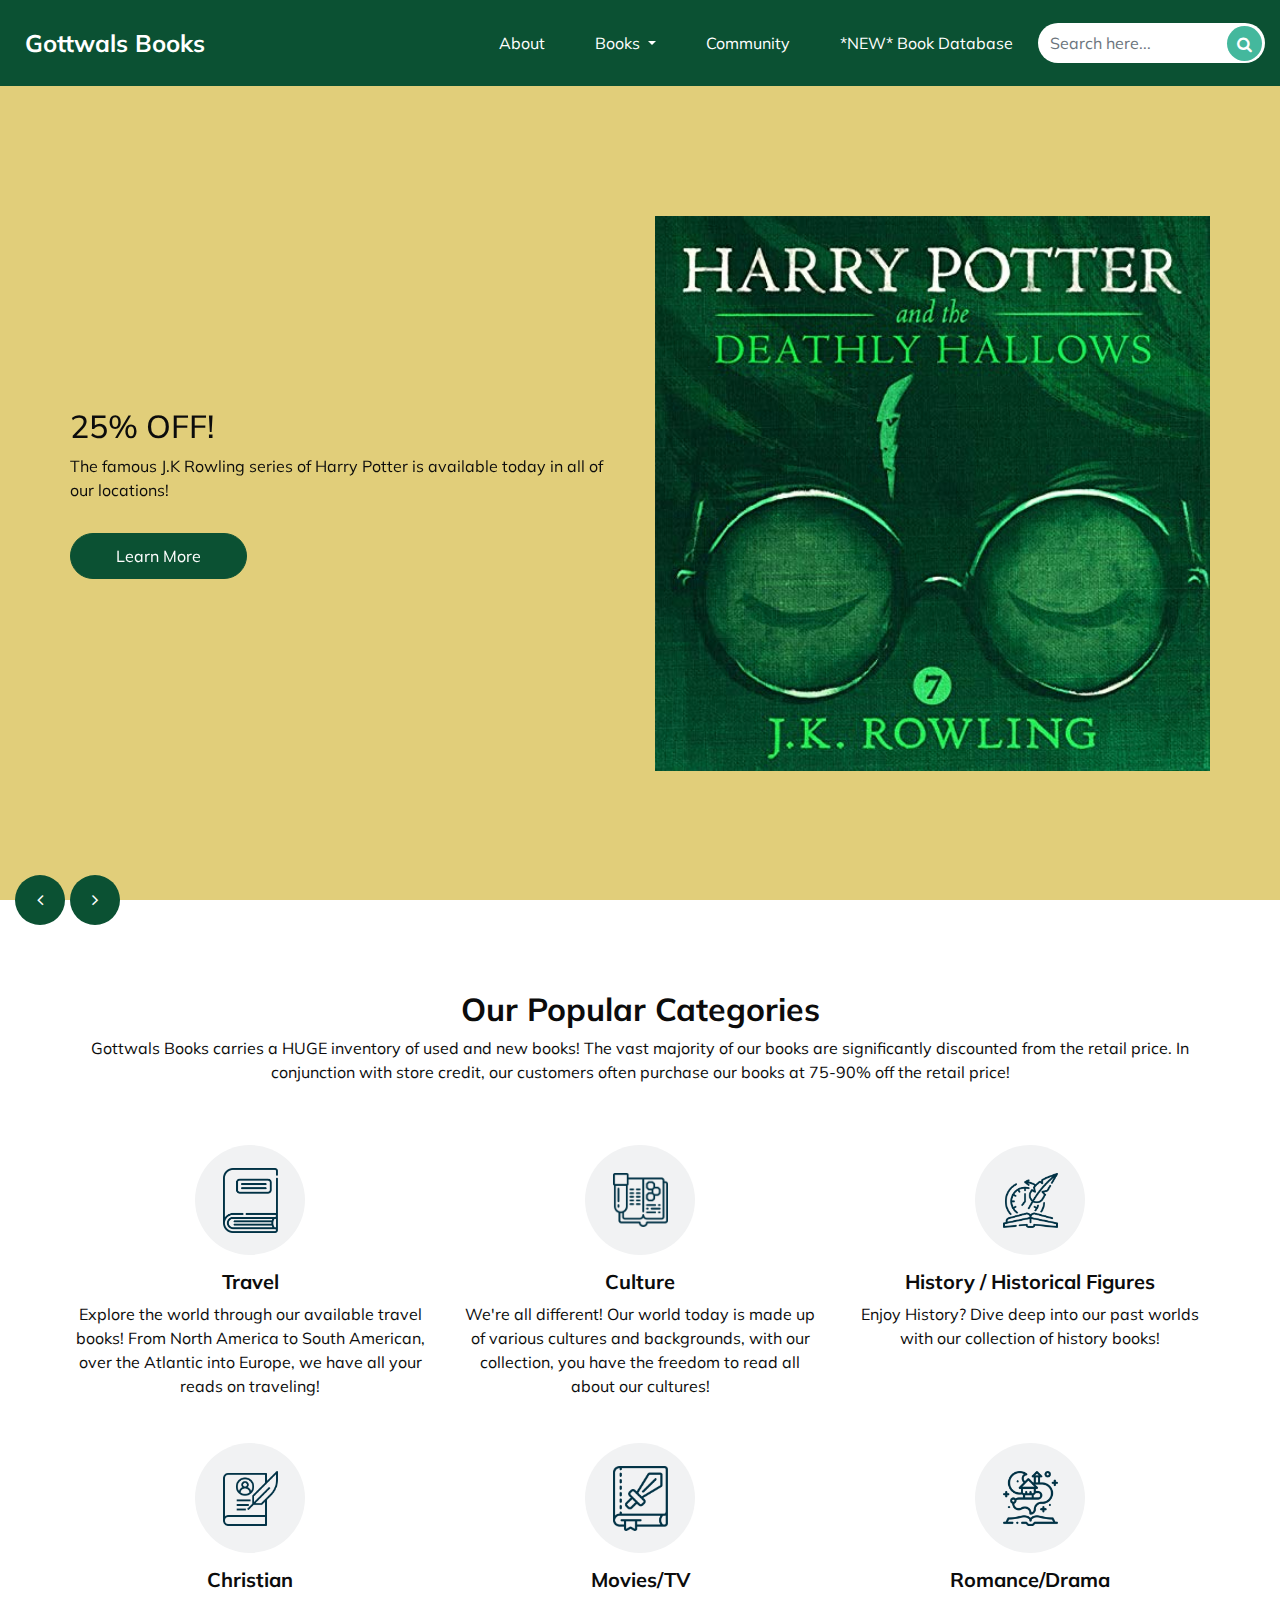
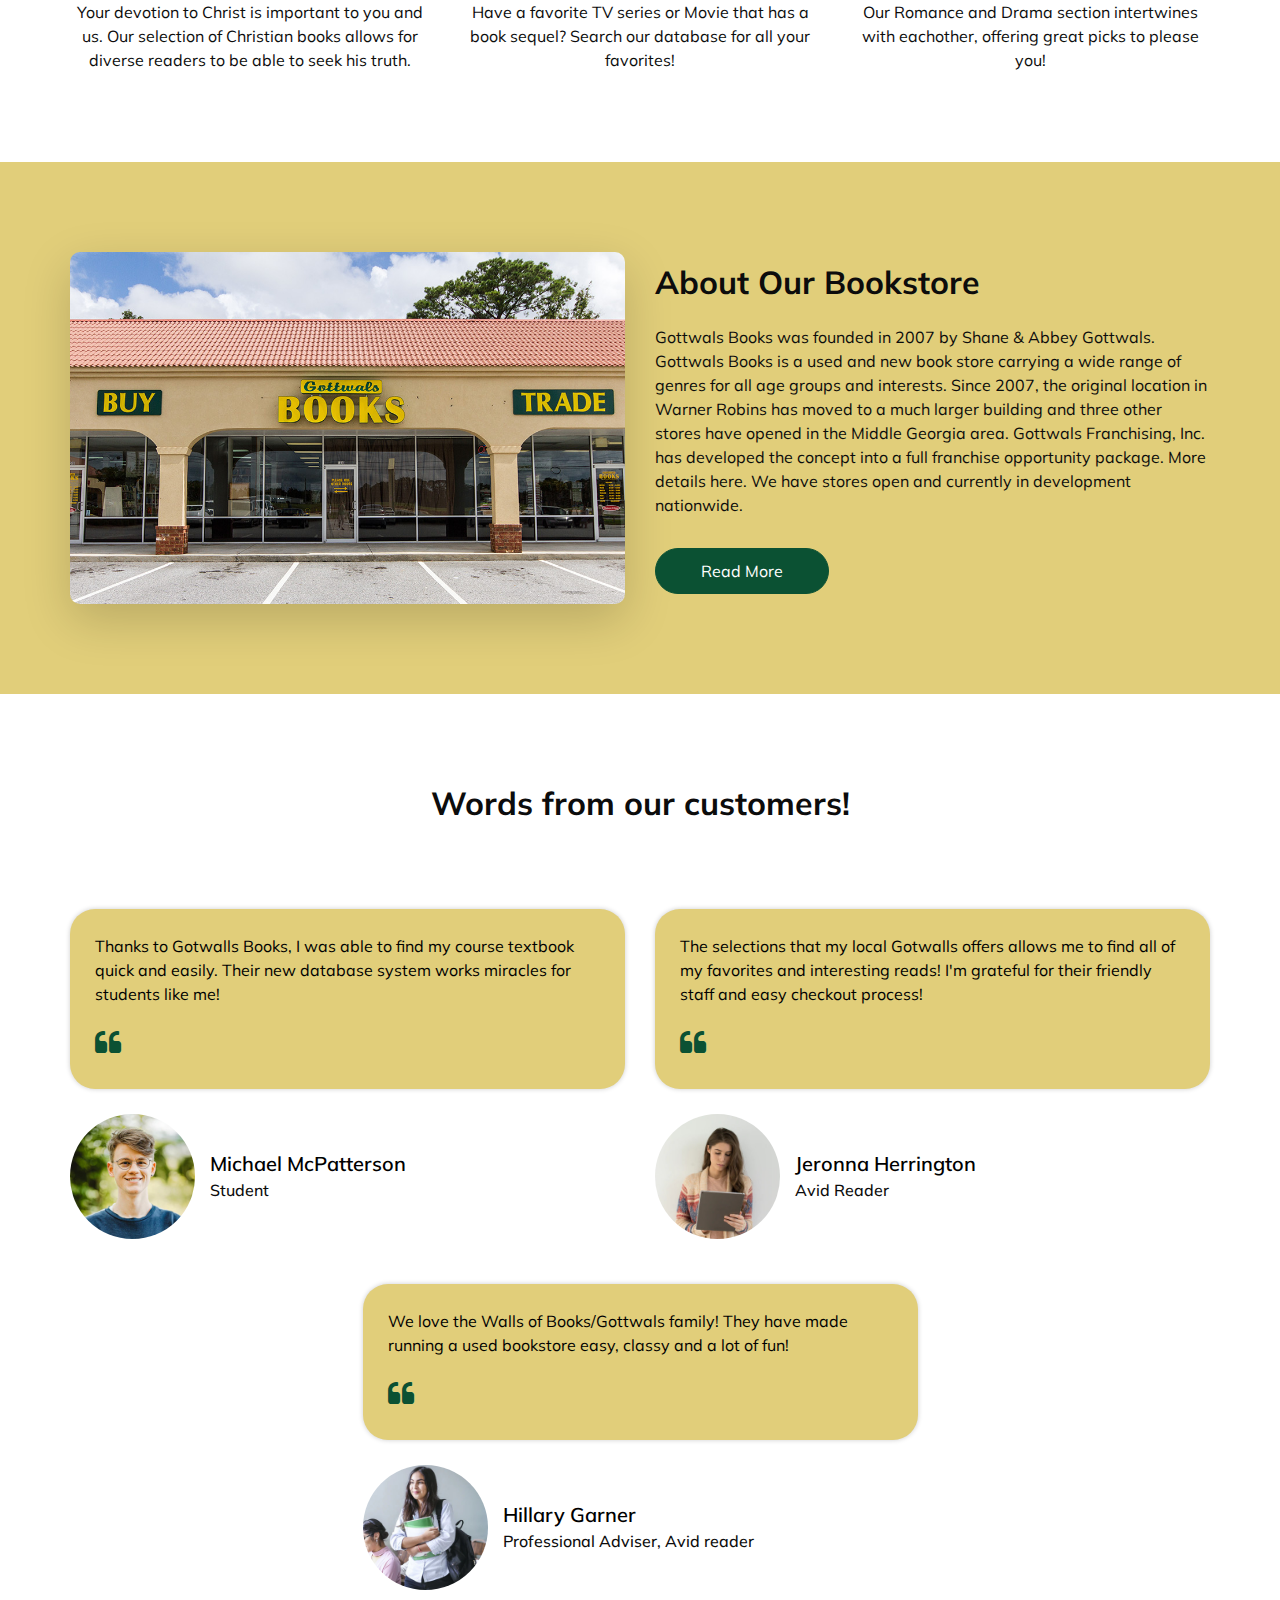
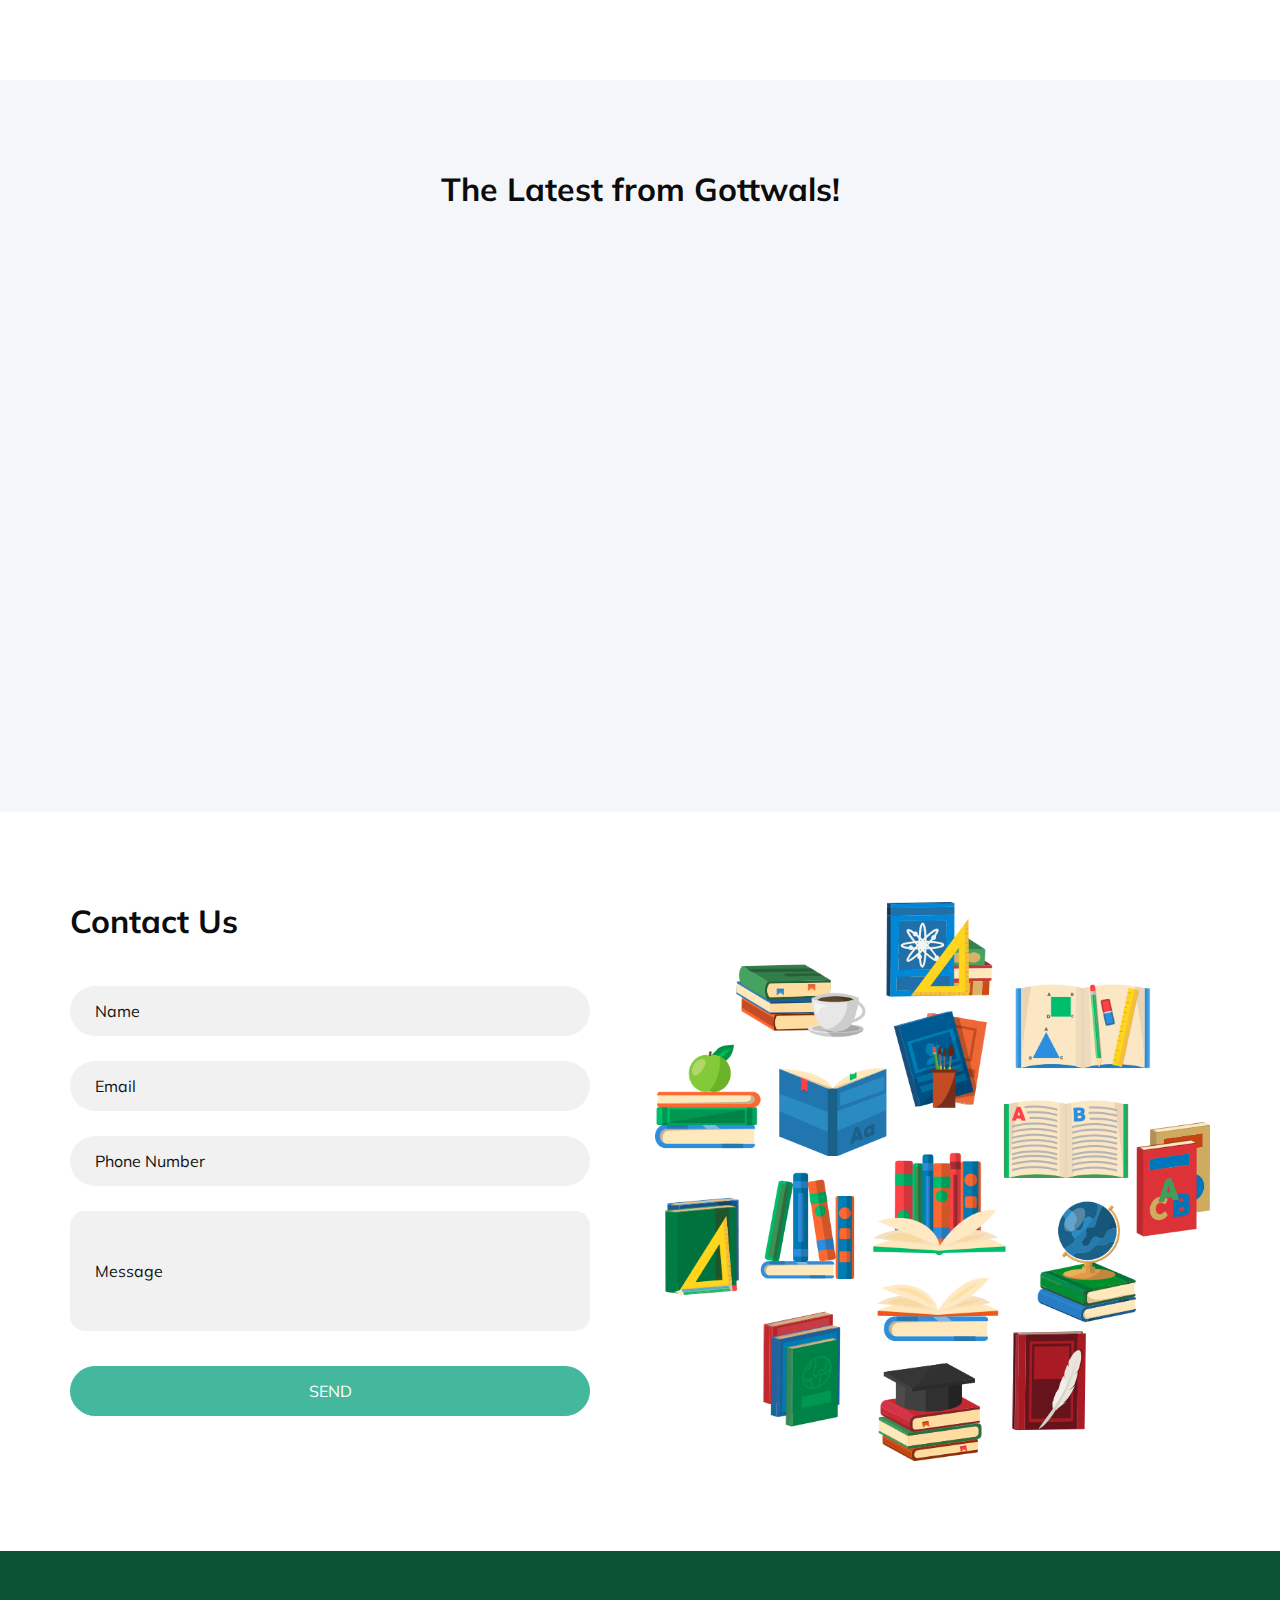
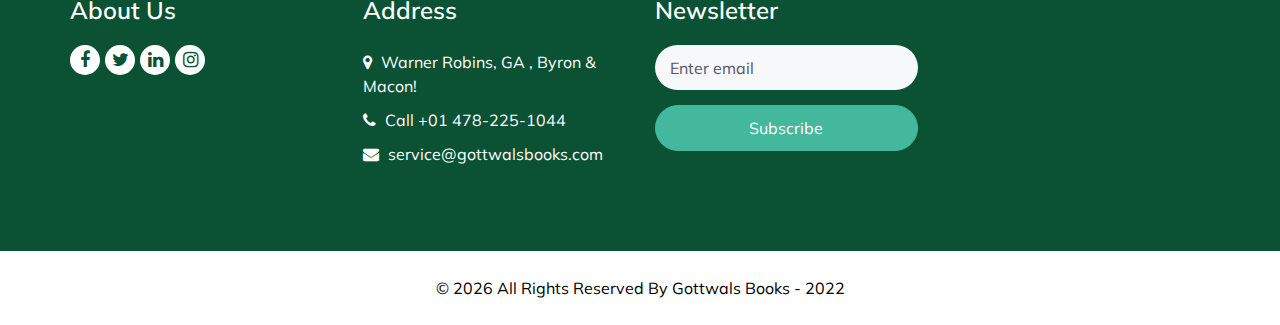
==== commit 6a306f6b: "Update index.html" ====
--- a/index.html
+++ b/index.html
@@ -38,7 +38,7 @@
           <a class="navbar-brand" href="index.html">
             <span>
               <div class="zoom">
-              Hello  - CHANGE ME AGAIN
+              Gottwals Books
               </div>  
             </span>
           </a>
